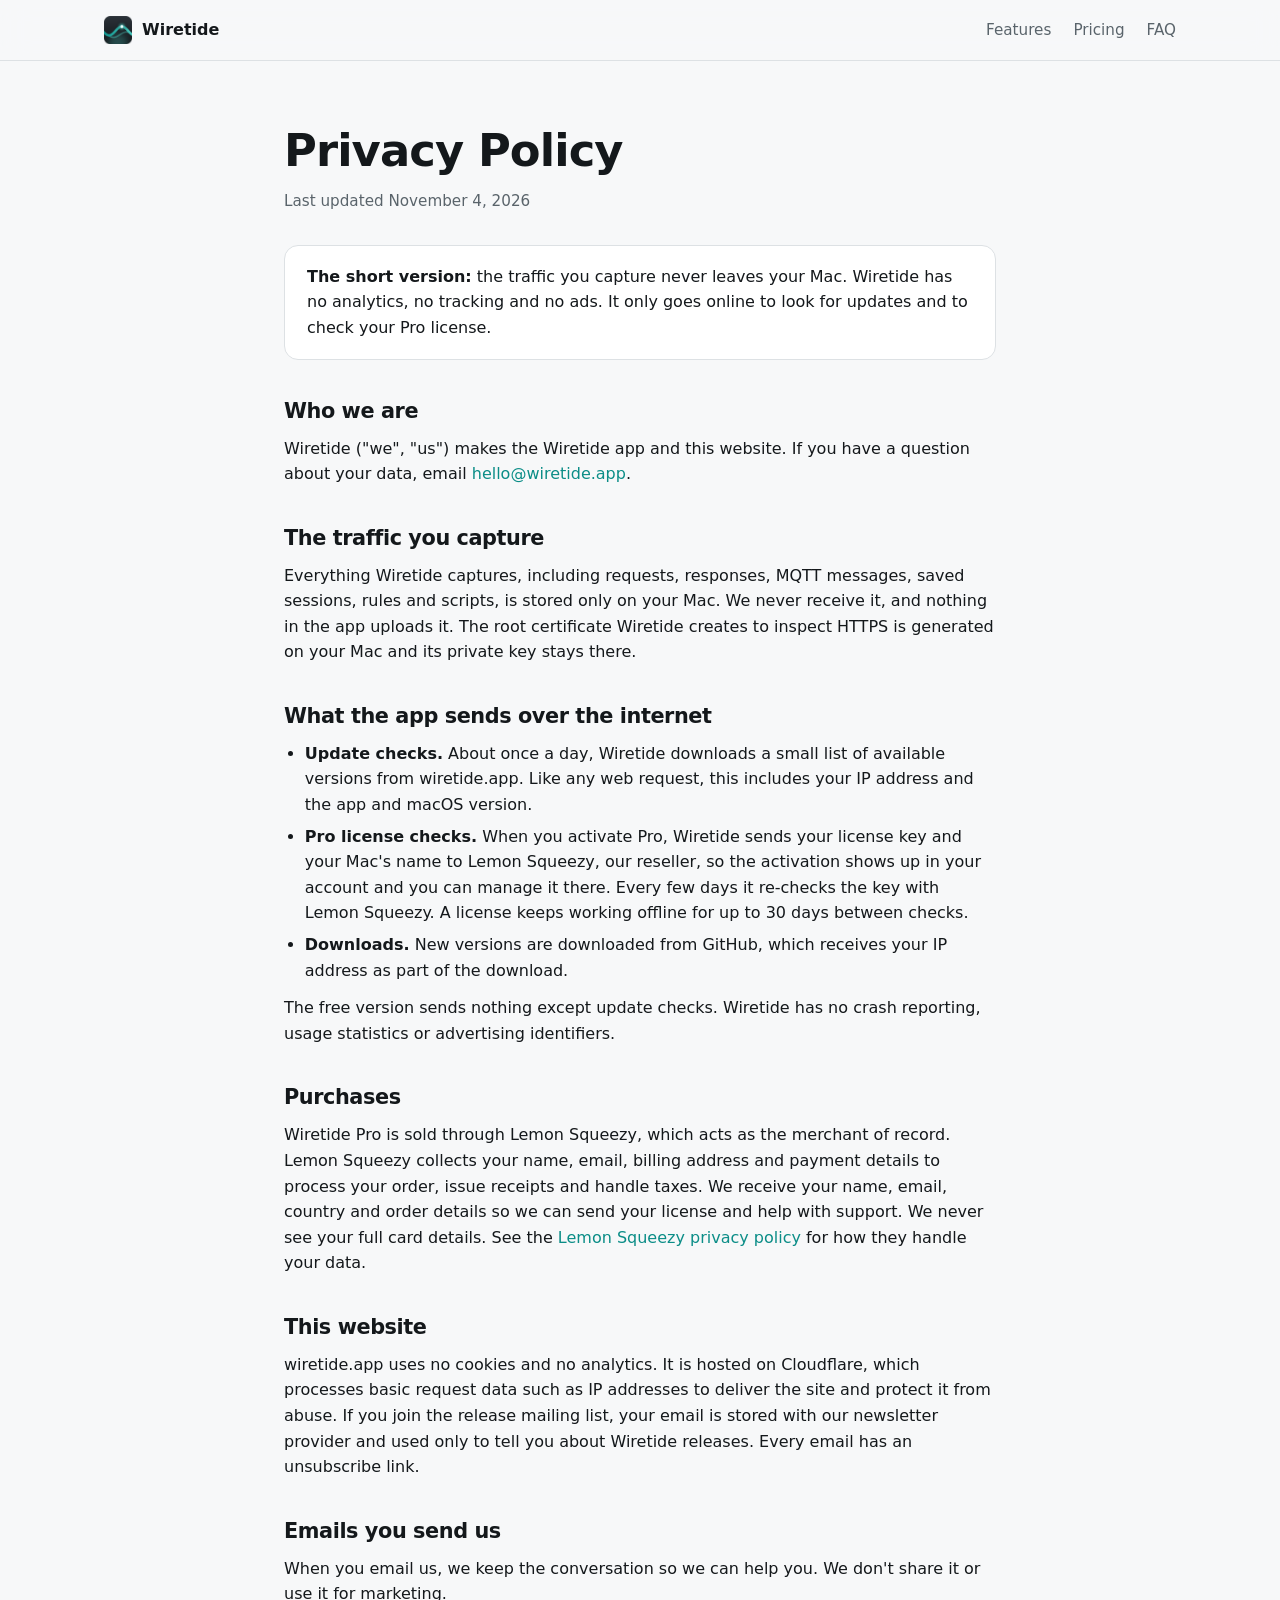
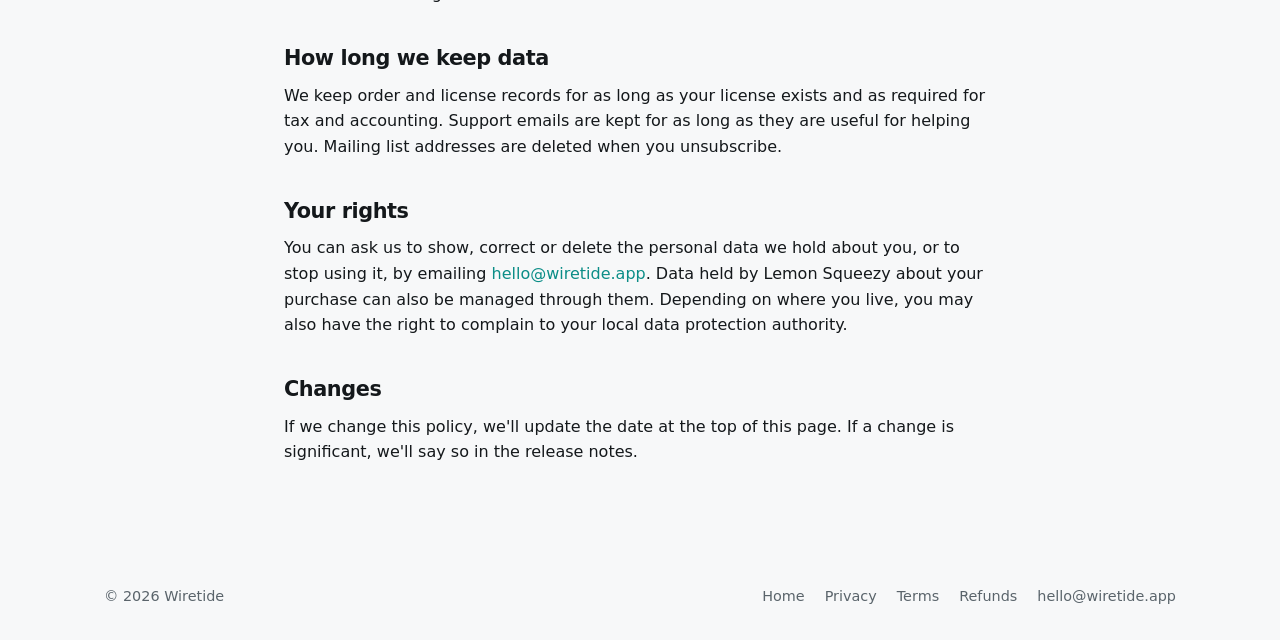
==== privacy/index.html @ 190d6713 "Site from 612d71e" ====
<!doctype html>
<html lang="en">
<head>
  <meta charset="utf-8">
  <meta name="viewport" content="width=device-width, initial-scale=1">
  <title>Privacy Policy · Wiretide</title>
  <meta name="description" content="How Wiretide handles your data: captured traffic stays on your Mac, with no analytics or tracking.">
  <link rel="canonical" href="https://wiretide.app/privacy/">
  <meta name="color-scheme" content="dark light">
  <meta name="theme-color" content="#111417" media="(prefers-color-scheme: dark)">
  <meta name="theme-color" content="#f7f8f9" media="(prefers-color-scheme: light)">
  <link rel="icon" href="/images/favicon-32.png" type="image/png" sizes="32x32">
  <link rel="apple-touch-icon" href="/images/apple-touch-icon.png">
  <link rel="stylesheet" href="/styles.css">
</head>
<body>
  <header class="nav">
    <div class="wrap nav-inner">
      <a class="brand" href="/" aria-label="Wiretide home">
        <img src="/images/icon-64.png" alt="" width="28" height="28">
        <span>Wiretide</span>
      </a>
      <nav class="nav-links" aria-label="Sections">
        <a href="/#features">Features</a>
        <a href="/#pricing">Pricing</a>
        <a href="/#faq">FAQ</a>
      </nav>
    </div>
  </header>

  <main class="legal">
    <div class="wrap narrow">
      <h1>Privacy Policy</h1>
      <p class="updated">Last updated November 4, 2026</p>
      <div class="summary">
        <p><strong>The short version:</strong> the traffic you capture never leaves your Mac. Wiretide has no analytics, no tracking and no ads. It only goes online to look for updates and to check your Pro license.</p>
      </div>

      <h2>Who we are</h2>
      <p>Wiretide ("we", "us") makes the Wiretide app and this website. If you have a question about your data, email <a href="mailto:hello@wiretide.app">hello@wiretide.app</a>.</p>

      <h2>The traffic you capture</h2>
      <p>Everything Wiretide captures, including requests, responses, MQTT messages, saved sessions, rules and scripts, is stored only on your Mac. We never receive it, and nothing in the app uploads it. The root certificate Wiretide creates to inspect HTTPS is generated on your Mac and its private key stays there.</p>

      <h2>What the app sends over the internet</h2>
      <ul>
        <li><strong>Update checks.</strong> About once a day, Wiretide downloads a small list of available versions from wiretide.app. Like any web request, this includes your IP address and the app and macOS version.</li>
        <li><strong>Pro license checks.</strong> When you activate Pro, Wiretide sends your license key and your Mac's name to Lemon Squeezy, our reseller, so the activation shows up in your account and you can manage it there. Every few days it re-checks the key with Lemon Squeezy. A license keeps working offline for up to 30 days between checks.</li>
        <li><strong>Downloads.</strong> New versions are downloaded from GitHub, which receives your IP address as part of the download.</li>
      </ul>
      <p>The free version sends nothing except update checks. Wiretide has no crash reporting, usage statistics or advertising identifiers.</p>

      <h2>Purchases</h2>
      <p>Wiretide Pro is sold through Lemon Squeezy, which acts as the merchant of record. Lemon Squeezy collects your name, email, billing address and payment details to process your order, issue receipts and handle taxes. We receive your name, email, country and order details so we can send your license and help with support. We never see your full card details. See the <a href="https://www.lemonsqueezy.com/privacy">Lemon Squeezy privacy policy</a> for how they handle your data.</p>

      <h2>This website</h2>
      <p>wiretide.app uses no cookies and no analytics. It is hosted on Cloudflare, which processes basic request data such as IP addresses to deliver the site and protect it from abuse. If you join the release mailing list, your email is stored with our newsletter provider and used only to tell you about Wiretide releases. Every email has an unsubscribe link.</p>

      <h2>Emails you send us</h2>
      <p>When you email us, we keep the conversation so we can help you. We don't share it or use it for marketing.</p>

      <h2>How long we keep data</h2>
      <p>We keep order and license records for as long as your license exists and as required for tax and accounting. Support emails are kept for as long as they are useful for helping you. Mailing list addresses are deleted when you unsubscribe.</p>

      <h2>Your rights</h2>
      <p>You can ask us to show, correct or delete the personal data we hold about you, or to stop using it, by emailing <a href="mailto:hello@wiretide.app">hello@wiretide.app</a>. Data held by Lemon Squeezy about your purchase can also be managed through them. Depending on where you live, you may also have the right to complain to your local data protection authority.</p>

      <h2>Changes</h2>
      <p>If we change this policy, we'll update the date at the top of this page. If a change is significant, we'll say so in the release notes.</p>
    </div>
  </main>

  <footer class="footer">
    <div class="wrap footer-inner">
      <p>© 2026 Wiretide</p>
      <nav aria-label="Footer">
        <a href="/">Home</a>
        <a href="/privacy/">Privacy</a>
        <a href="/terms/">Terms</a>
        <a href="/refunds/">Refunds</a>
        <a href="mailto:hello@wiretide.app">hello@wiretide.app</a>
      </nav>
    </div>
  </footer>
</body>
</html>
---- styles.css ----
:root {
  /* Graphite and tide teal, the same palette as the app. Dark first. */
  --bg: #111417;
  --bg-alt: #15181c;
  --surface: #1b1f24;
  --text: #e9edef;
  --muted: #9aa5ac;
  --border: #272c33;
  --accent: #4fd1c5;
  --accent-strong: #74ddd3;
  --accent-text: #06201e;
  --http: #6cb4ff;
  --ws: #5fd6e8;
  --mqtt: #b893ff;
  --tls: #f5b74a;
  --ok: #4cd995;
  --glow: rgba(79, 209, 197, 0.16);
  --shadow: 0 30px 70px -20px rgba(0, 0, 0, 0.7), 0 0 0 1px rgba(255, 255, 255, 0.07);
  --check: url("data:image/svg+xml,%3Csvg xmlns='http://www.w3.org/2000/svg' viewBox='0 0 24 24'%3E%3Cpath fill='%234fd1c5' d='M9.5 16.2 5.3 12l-1.4 1.4 5.6 5.6L20.1 8.4 18.7 7z'/%3E%3C/svg%3E");
  --radius: 14px;
  --mono: ui-monospace, "SF Mono", SFMono-Regular, Menlo, Consolas, monospace;
  --sans: -apple-system, BlinkMacSystemFont, "SF Pro Text", "Inter", "Segoe UI", system-ui, sans-serif;
  color-scheme: dark;
}

@media (prefers-color-scheme: light) {
  :root {
    --bg: #f7f8f9;
    --bg-alt: #eef0f2;
    --surface: #ffffff;
    --text: #14181b;
    --muted: #5a646b;
    --border: #dde1e4;
    --accent: #0b8d87;
    --accent-strong: #08746f;
    --accent-text: #ffffff;
    --http: #1f6fd6;
    --ws: #0f8ea0;
    --mqtt: #7a4fd6;
    --tls: #b7720b;
    --ok: #12935a;
    --glow: rgba(11, 141, 135, 0.14);
    --shadow: 0 30px 60px -20px rgba(20, 30, 35, 0.28), 0 0 0 1px rgba(20, 30, 35, 0.08);
    --check: url("data:image/svg+xml,%3Csvg xmlns='http://www.w3.org/2000/svg' viewBox='0 0 24 24'%3E%3Cpath fill='%230b8d87' d='M9.5 16.2 5.3 12l-1.4 1.4 5.6 5.6L20.1 8.4 18.7 7z'/%3E%3C/svg%3E");
    color-scheme: light;
  }
}

* { box-sizing: border-box; }
html { scroll-behavior: smooth; scroll-padding-top: 72px; -webkit-text-size-adjust: 100%; }
body {
  margin: 0;
  background: var(--bg);
  color: var(--text);
  font: 16px/1.6 var(--sans);
  -webkit-font-smoothing: antialiased;
}
img { max-width: 100%; height: auto; display: block; }
a { color: var(--accent); text-decoration: none; }
a:hover { text-decoration: underline; }
kbd { font: 600 0.85em var(--sans); background: var(--surface); border: 1px solid var(--border); border-bottom-width: 2px; border-radius: 5px; padding: 0.05em 0.4em; color: var(--text); white-space: nowrap; }
code { font-family: var(--mono); font-size: 0.88em; background: var(--bg-alt); border: 1px solid var(--border); border-radius: 6px; padding: 0.1em 0.35em; }
h1, h2, h3 { line-height: 1.15; letter-spacing: -0.02em; margin: 0; }
h1 { font-size: clamp(2.2rem, 5.5vw, 4rem); font-weight: 750; }
h1 em { font-style: normal; color: var(--accent); }
h2 { font-size: clamp(1.7rem, 3.4vw, 2.5rem); font-weight: 700; max-width: 22ch; }
h3 { font-size: 1.1rem; font-weight: 650; }
:focus-visible { outline: 2px solid var(--accent); outline-offset: 3px; border-radius: 6px; }

.wrap { width: 100%; max-width: 1120px; margin: 0 auto; padding: 0 24px; }
.narrow { max-width: 760px; }
.center { text-align: center; }
.center h2, .center .sub { margin-left: auto; margin-right: auto; }
.sr-only { position: absolute; width: 1px; height: 1px; overflow: hidden; clip: rect(0 0 0 0); white-space: nowrap; }

/* Nav */
.nav {
  position: sticky; top: 0; z-index: 10;
  background: color-mix(in srgb, var(--bg) 82%, transparent);
  backdrop-filter: saturate(1.6) blur(14px);
  -webkit-backdrop-filter: saturate(1.6) blur(14px);
  border-bottom: 1px solid var(--border);
}
.nav-inner { display: flex; align-items: center; gap: 24px; height: 60px; }
.brand { display: flex; align-items: center; gap: 10px; color: var(--text); font-weight: 650; }
.brand:hover { text-decoration: none; }
.nav-links { display: flex; gap: 22px; margin-left: auto; }
.nav-links a { color: var(--muted); font-size: 0.95rem; }
.nav-links a:hover { color: var(--text); text-decoration: none; }

/* Buttons */
.btn {
  display: inline-flex; align-items: center; justify-content: center; gap: 8px;
  padding: 12px 20px; border-radius: 10px; border: 1px solid transparent;
  font: 600 1rem/1 var(--sans); cursor: pointer; white-space: nowrap;
  transition: transform 0.12s ease, background 0.12s ease, border-color 0.12s ease;
}
.btn:hover { text-decoration: none; transform: translateY(-1px); }
.btn:active { transform: none; }
.btn-primary { background: var(--accent); color: var(--accent-text); }
.btn-primary:hover { background: var(--accent-strong); }
.btn-ghost { background: var(--surface); color: var(--text); border-color: var(--border); }
.btn-ghost:hover { border-color: var(--muted); }
.btn-small { padding: 8px 14px; font-size: 0.9rem; background: var(--accent); color: var(--accent-text); }
.btn-block { width: 100%; }
.btn[disabled] { opacity: 0.6; cursor: default; transform: none; }

/* Hero */
.hero {
  padding: 72px 0 40px; text-align: center; overflow: hidden;
  background:
    radial-gradient(60% 50% at 50% 0%, var(--glow), transparent 70%),
    var(--bg);
}
.hero h1 { max-width: 28ch; margin: 18px auto 0; }
.lede { font-size: clamp(1.05rem, 1.8vw, 1.25rem); color: var(--muted); max-width: 52ch; margin: 20px auto 0; }
.pill {
  display: inline-flex; align-items: center; gap: 8px; margin: 0;
  padding: 6px 14px; border-radius: 999px; font-size: 0.85rem; font-weight: 600;
  background: var(--surface); border: 1px solid var(--border); color: var(--muted);
}
.dot { width: 8px; height: 8px; border-radius: 50%; background: var(--accent); box-shadow: 0 0 0 3px color-mix(in srgb, var(--accent) 25%, transparent); }
.cta-row { display: flex; flex-wrap: wrap; justify-content: center; gap: 12px; margin-top: 32px; }
.fine { font-size: 0.85rem; color: var(--muted); margin: 14px 0 0; }

.window {
  margin: 0; border-radius: 12px; overflow: hidden; background: var(--surface);
  box-shadow: var(--shadow);
}
.hero-shot { margin: 52px auto 0; max-width: 1040px; }

.protocols {
  list-style: none; padding: 0; margin: 36px auto 0;
  display: flex; flex-wrap: wrap; justify-content: center; gap: 10px 26px;
  color: var(--muted); font-size: 0.95rem;
}
.protocols li { display: flex; align-items: center; gap: 8px; }
.tag {
  font: 600 0.68rem/1 var(--mono); letter-spacing: 0.02em; text-transform: uppercase;
  padding: 4px 6px; border-radius: 5px;
}
.tag-http { color: var(--http); background: color-mix(in srgb, var(--http) 14%, transparent); }
.tag-ws { color: var(--ws); background: color-mix(in srgb, var(--ws) 14%, transparent); }
.tag-mqtt { color: var(--mqtt); background: color-mix(in srgb, var(--mqtt) 14%, transparent); }
.tag-tls { color: var(--tls); background: color-mix(in srgb, var(--tls) 14%, transparent); }

/* Sections */
.section { padding: 96px 0; }
.section-alt { background: var(--bg-alt); border-top: 1px solid var(--border); border-bottom: 1px solid var(--border); }
.eyebrow { margin: 0 0 12px; font: 600 0.8rem/1 var(--mono); text-transform: uppercase; letter-spacing: 0.08em; color: var(--accent); }
.eyebrow-mqtt { color: var(--mqtt); }
.sub { color: var(--muted); font-size: 1.1rem; max-width: 60ch; margin: 16px 0 0; }

.grid { display: grid; gap: 20px; margin-top: 48px; }
.features { grid-template-columns: repeat(4, 1fr); }
@media (max-width: 1100px) { .features { grid-template-columns: repeat(2, 1fr); } }
.card {
  background: var(--surface); border: 1px solid var(--border); border-radius: var(--radius);
  padding: 26px;
}
.card p { color: var(--muted); margin: 8px 0 0; }
.icon { width: 40px; height: 40px; border-radius: 10px; display: grid; place-items: center; margin-bottom: 18px; }
.icon svg { width: 22px; height: 22px; fill: currentColor; }
.i-http { color: var(--http); background: color-mix(in srgb, var(--http) 13%, transparent); }
.i-mqtt { color: var(--mqtt); background: color-mix(in srgb, var(--mqtt) 13%, transparent); }
.i-ws { color: var(--ws); background: color-mix(in srgb, var(--ws) 13%, transparent); }
.i-search { color: var(--accent); background: color-mix(in srgb, var(--accent) 13%, transparent); }
.i-warn { color: var(--tls); background: color-mix(in srgb, var(--tls) 13%, transparent); }
.i-export { color: var(--ok); background: color-mix(in srgb, var(--ok) 13%, transparent); }

/* MQTT split */
.split { display: grid; grid-template-columns: 1fr 1.15fr; gap: 56px; align-items: center; }
.split-copy p:not(.eyebrow) { color: var(--muted); font-size: 1.05rem; }
.split-copy h2 { margin-bottom: 8px; }
.split-media { position: relative; padding-bottom: 60px; }
.window-offset { position: absolute; width: 72%; right: -24px; bottom: 0; }

.checks { list-style: none; padding: 0; margin: 24px 0 0; display: grid; gap: 14px; }
.checks li { position: relative; padding-left: 30px; color: var(--muted); }
.checks li strong { color: var(--text); font-weight: 600; }
.checks li::before {
  content: ""; position: absolute; left: 0; top: 0.3em; width: 18px; height: 18px; border-radius: 50%;
  background: color-mix(in srgb, var(--accent) 16%, transparent)
    var(--check) center / 12px no-repeat;
}

/* Gallery */
.gallery { display: grid; grid-template-columns: repeat(3, 1fr); gap: 20px; margin-top: 48px; }
.shot { margin: 0; }
.shot img { border-radius: 10px; box-shadow: var(--shadow); }
.shot figcaption { color: var(--muted); font-size: 0.92rem; margin-top: 14px; }

/* Pro tools */
.pro-list { display: grid; gap: 96px; margin-top: 64px; }
.pro-item { display: grid; grid-template-columns: minmax(280px, 0.7fr) 1.6fr; gap: 56px; align-items: center; }
#pro .wrap { max-width: 1280px; }
.pro-item:nth-child(even) { grid-template-columns: 1.6fr minmax(280px, 0.7fr); }
.pro-item:nth-child(even) .pro-copy { order: 2; }
.pro-copy h3 { font-size: clamp(1.4rem, 2.4vw, 1.75rem); font-weight: 700; margin-top: 4px; }
.pro-copy p { color: var(--muted); font-size: 1.05rem; margin: 14px 0 0; }
.pro-copy .checks { margin-top: 20px; gap: 10px; }
.pro-tag {
  display: inline-block; font: 600 0.68rem/1 var(--mono); letter-spacing: 0.06em; text-transform: uppercase;
  color: var(--accent); background: color-mix(in srgb, var(--accent) 14%, transparent);
  padding: 5px 8px; border-radius: 6px;
}
.pro-media { position: relative; }
.pro-media .window-offset { width: 52%; right: -24px; bottom: -8px; }
.pro-media.has-offset { padding-bottom: 96px; }

/* Pricing */
.pricing { grid-template-columns: repeat(2, minmax(0, 400px)); justify-content: center; }
.plan {
  position: relative; display: flex; flex-direction: column;
  background: var(--surface); border: 1px solid var(--border); border-radius: 18px; padding: 32px;
}
.plan .checks { margin-bottom: 28px; flex: 1; align-content: start; }
.plan-pro { border: 2px solid var(--accent); box-shadow: 0 24px 60px -24px var(--glow); }
.badge {
  position: absolute; top: -13px; left: 32px; margin: 0;
  background: var(--accent); color: var(--accent-text);
  font-size: 0.78rem; font-weight: 650; padding: 4px 12px; border-radius: 999px;
}
.price { margin: 16px 0 4px; display: flex; align-items: baseline; gap: 8px; }
.amount { font-size: 3rem; font-weight: 750; letter-spacing: -0.03em; line-height: 1; }
.per { color: var(--muted); }
.plan-note { color: var(--muted); margin: 0; }
.pricing + .fine { margin-top: 24px; }

/* FAQ */
details { border-bottom: 1px solid var(--border); padding: 18px 0; }
details:first-of-type { margin-top: 32px; border-top: 1px solid var(--border); }
summary { cursor: pointer; font-weight: 600; font-size: 1.05rem; list-style: none; display: flex; justify-content: space-between; gap: 16px; }
summary::-webkit-details-marker { display: none; }
summary::after { content: "+"; color: var(--muted); font-weight: 400; font-size: 1.3rem; line-height: 1; }
details[open] summary::after { content: "–"; }
details p { color: var(--muted); margin: 12px 0 0; }

/* Waitlist / download */
.cta { background: radial-gradient(70% 80% at 50% 100%, var(--glow), transparent 70%), var(--bg-alt); border-top: 1px solid var(--border); }
.waitlist { display: flex; flex-wrap: wrap; justify-content: center; gap: 10px; margin: 32px auto 0; max-width: 520px; }
[hidden] { display: none !important; }
.waitlist input {
  flex: 1 1 240px; min-width: 0; padding: 12px 14px; border-radius: 10px;
  border: 1px solid var(--border); background: var(--surface); color: var(--text); font: 1rem var(--sans);
}
.waitlist input:focus { outline: 2px solid var(--accent); outline-offset: 1px; }
.form-status { flex-basis: 100%; min-height: 1.4em; margin: 4px 0 0; color: var(--muted); font-size: 0.92rem; }
.waitlist-fallback { margin-top: 32px; }
.download { margin-top: 48px; padding-top: 40px; border-top: 1px solid var(--border); }

/* Footer */
.footer { padding: 32px 0; color: var(--muted); font-size: 0.9rem; }
.footer-inner { display: flex; flex-wrap: wrap; justify-content: space-between; gap: 12px; }
.footer p { margin: 0; }
.footer nav { display: flex; flex-wrap: wrap; gap: 10px 20px; }
.footer a { color: var(--muted); }
.footer a:hover { color: var(--text); }

@media (max-width: 900px) {
  .features { grid-template-columns: repeat(2, 1fr); }
  .split { grid-template-columns: 1fr; gap: 40px; }
  .window-offset { right: 0; }
  .gallery { grid-template-columns: 1fr; max-width: 560px; }
  .pro-list { gap: 72px; }
  .pro-item, .pro-item:nth-child(even) { grid-template-columns: 1fr; gap: 32px; }
  .pro-item:nth-child(even) .pro-copy { order: 0; }
  .pro-media .window-offset { right: 0; }
}

@media (max-width: 640px) {
  .wrap { padding: 0 16px; }
  .nav-links { display: none; }
  .nav-inner .btn-small { margin-left: auto; }
  .hero { padding-top: 48px; }
  .section { padding: 72px 0; }
  .features, .pricing { grid-template-columns: 1fr; }
  .hero-shot { margin-top: 40px; }
  .cta-row .btn { width: 100%; }
  .plan { padding: 26px 22px; }
  .window-offset { display: none; }
  .split-media, .pro-media.has-offset { padding-bottom: 0; }
}

@media (prefers-reduced-motion: reduce) {
  html { scroll-behavior: auto; }
  .btn { transition: none; }
}
.waitlist-fallback[hidden] + .download { border-top: 0; margin-top: 24px; padding-top: 0; }

/* Legal pages (privacy, terms, refunds) */
.legal { padding: 64px 0 88px; }
.legal h1 { font-size: clamp(2rem, 4.5vw, 2.8rem); }
.legal .updated { color: var(--muted); margin: 12px 0 0; font-size: 0.95rem; }
.legal .summary { margin: 32px 0 0; padding: 18px 22px; background: var(--surface); border: 1px solid var(--border); border-radius: var(--radius); }
.legal .summary p { margin: 0; }
.legal h2 { font-size: 1.3rem; max-width: none; margin: 40px 0 0; }
.legal p, .legal ul { margin: 12px 0 0; }
.legal ul { padding-left: 1.3em; }
.legal li + li { margin-top: 6px; }
.legal strong { font-weight: 650; }
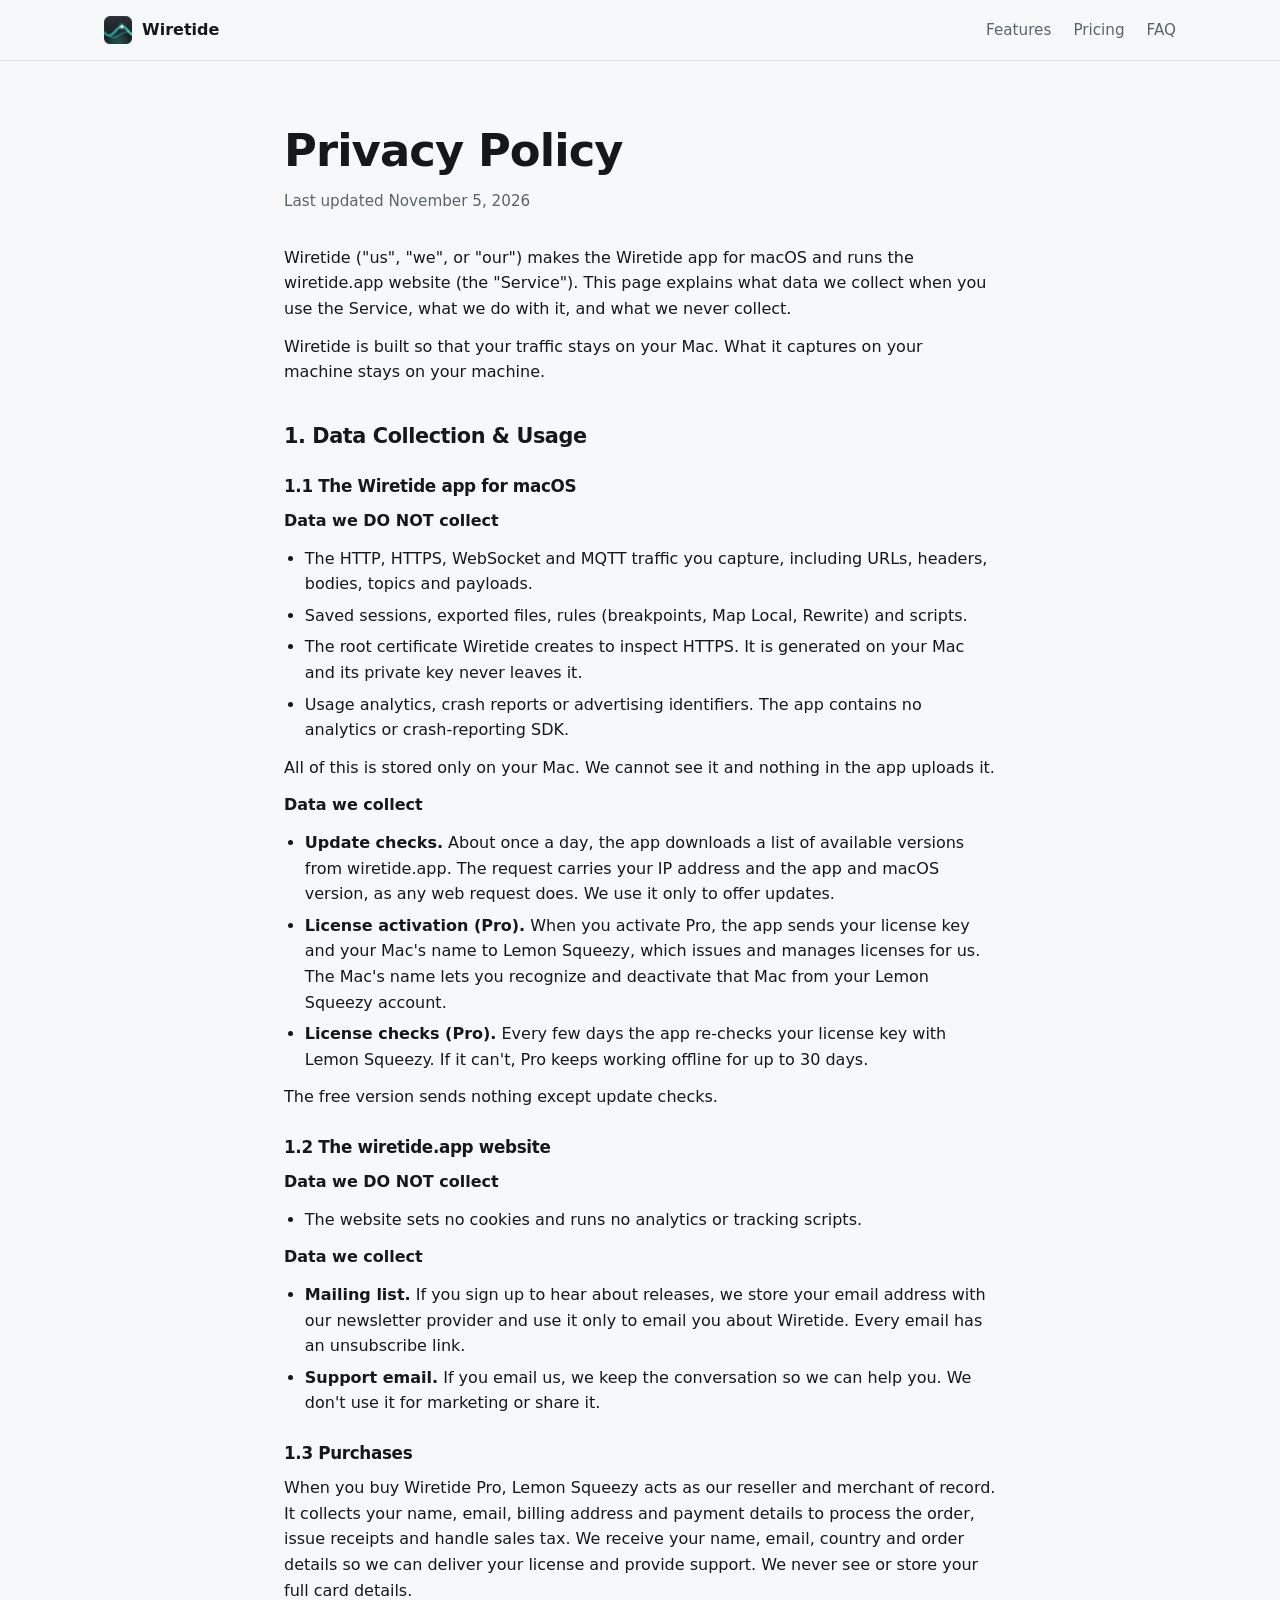
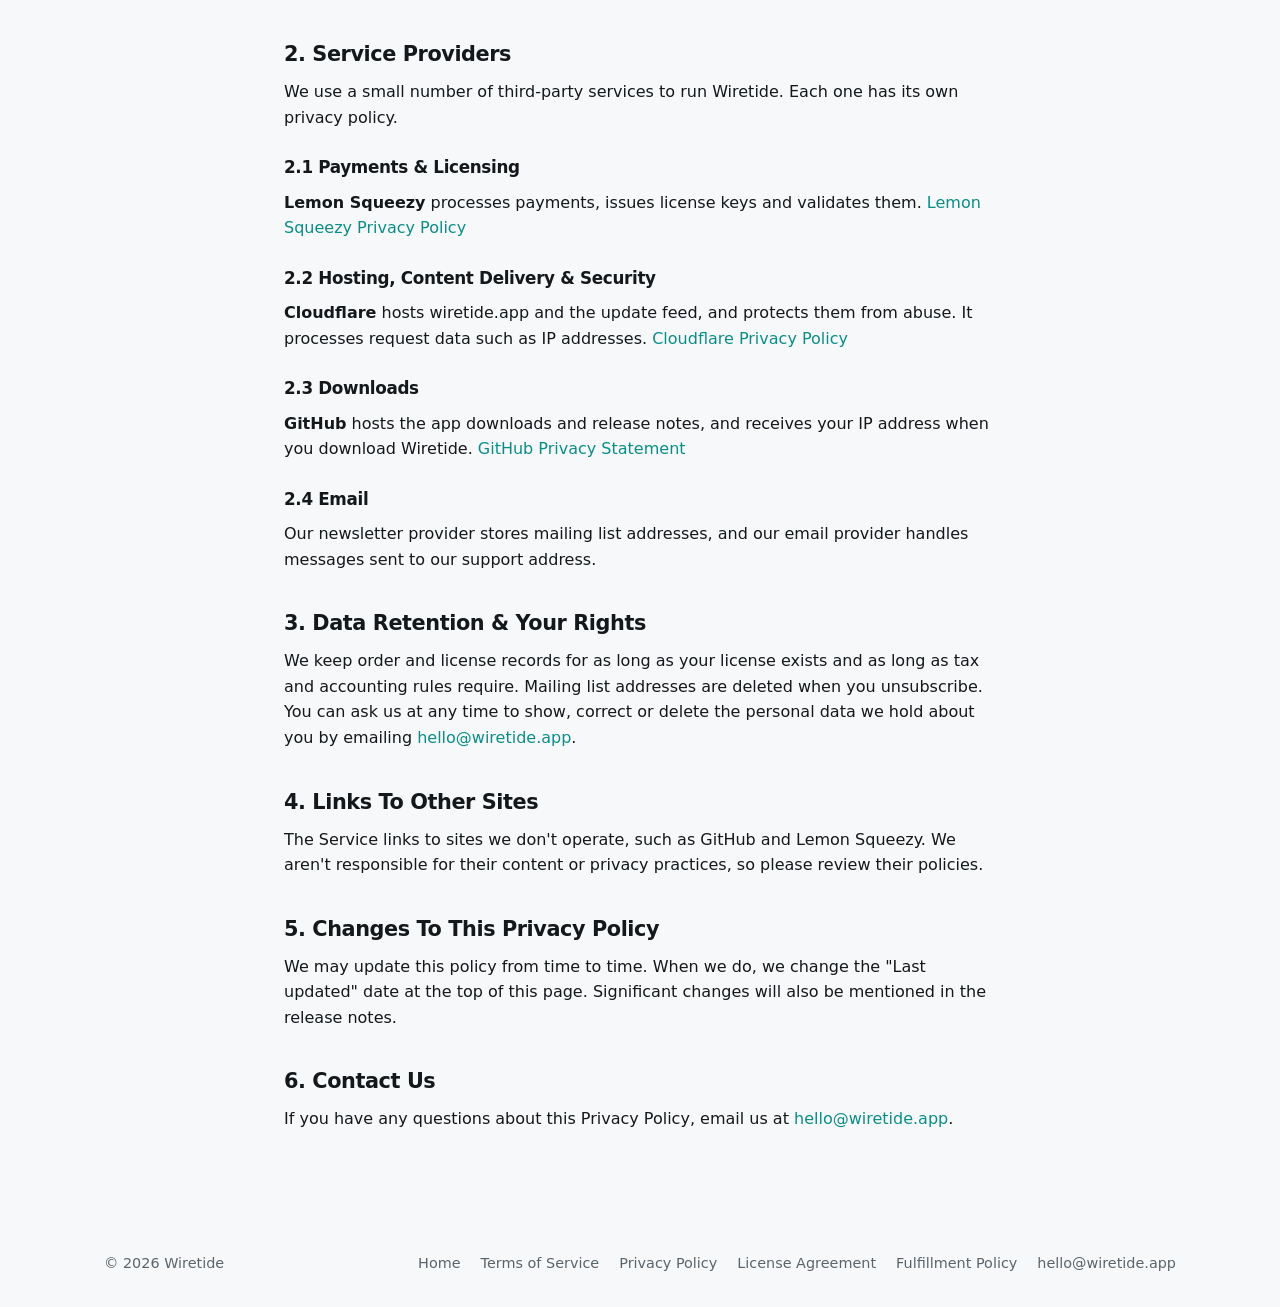
==== commit 0006b8df: "Site from abdee5a" ====
--- a/privacy/index.html
+++ b/privacy/index.html
@@ -4,7 +4,7 @@
   <meta charset="utf-8">
   <meta name="viewport" content="width=device-width, initial-scale=1">
   <title>Privacy Policy · Wiretide</title>
-  <meta name="description" content="How Wiretide handles your data: captured traffic stays on your Mac, with no analytics or tracking.">
+  <meta name="description" content="What Wiretide collects and what it never collects: captured traffic stays on your Mac.">
   <link rel="canonical" href="https://wiretide.app/privacy/">
   <meta name="color-scheme" content="dark light">
   <meta name="theme-color" content="#111417" media="(prefers-color-scheme: dark)">
@@ -31,42 +31,70 @@
   <main class="legal">
     <div class="wrap narrow">
       <h1>Privacy Policy</h1>
-      <p class="updated">Last updated November 4, 2026</p>
-      <div class="summary">
-        <p><strong>The short version:</strong> the traffic you capture never leaves your Mac. Wiretide has no analytics, no tracking and no ads. It only goes online to look for updates and to check your Pro license.</p>
-      </div>
+      <p class="updated">Last updated November 5, 2026</p>
+      <p>Wiretide ("us", "we", or "our") makes the Wiretide app for macOS and runs the wiretide.app website (the "Service"). This page explains what data we collect when you use the Service, what we do with it, and what we never collect.</p>
+      <p>Wiretide is built so that your traffic stays on your Mac. What it captures on your machine stays on your machine.</p>
 
-      <h2>Who we are</h2>
-      <p>Wiretide ("we", "us") makes the Wiretide app and this website. If you have a question about your data, email <a href="mailto:hello@wiretide.app">hello@wiretide.app</a>.</p>
+      <h2>1. Data Collection &amp; Usage</h2>
 
-      <h2>The traffic you capture</h2>
-      <p>Everything Wiretide captures, including requests, responses, MQTT messages, saved sessions, rules and scripts, is stored only on your Mac. We never receive it, and nothing in the app uploads it. The root certificate Wiretide creates to inspect HTTPS is generated on your Mac and its private key stays there.</p>
+      <h3>1.1 The Wiretide app for macOS</h3>
+      <p><strong>Data we DO NOT collect</strong></p>
+      <ul>
+        <li>The HTTP, HTTPS, WebSocket and MQTT traffic you capture, including URLs, headers, bodies, topics and payloads.</li>
+        <li>Saved sessions, exported files, rules (breakpoints, Map Local, Rewrite) and scripts.</li>
+        <li>The root certificate Wiretide creates to inspect HTTPS. It is generated on your Mac and its private key never leaves it.</li>
+        <li>Usage analytics, crash reports or advertising identifiers. The app contains no analytics or crash-reporting SDK.</li>
+      </ul>
+      <p>All of this is stored only on your Mac. We cannot see it and nothing in the app uploads it.</p>
 
-      <h2>What the app sends over the internet</h2>
+      <p><strong>Data we collect</strong></p>
       <ul>
-        <li><strong>Update checks.</strong> About once a day, Wiretide downloads a small list of available versions from wiretide.app. Like any web request, this includes your IP address and the app and macOS version.</li>
-        <li><strong>Pro license checks.</strong> When you activate Pro, Wiretide sends your license key and your Mac's name to Lemon Squeezy, our reseller, so the activation shows up in your account and you can manage it there. Every few days it re-checks the key with Lemon Squeezy. A license keeps working offline for up to 30 days between checks.</li>
-        <li><strong>Downloads.</strong> New versions are downloaded from GitHub, which receives your IP address as part of the download.</li>
+        <li><strong>Update checks.</strong> About once a day, the app downloads a list of available versions from wiretide.app. The request carries your IP address and the app and macOS version, as any web request does. We use it only to offer updates.</li>
+        <li><strong>License activation (Pro).</strong> When you activate Pro, the app sends your license key and your Mac's name to Lemon Squeezy, which issues and manages licenses for us. The Mac's name lets you recognize and deactivate that Mac from your Lemon Squeezy account.</li>
+        <li><strong>License checks (Pro).</strong> Every few days the app re-checks your license key with Lemon Squeezy. If it can't, Pro keeps working offline for up to 30 days.</li>
       </ul>
-      <p>The free version sends nothing except update checks. Wiretide has no crash reporting, usage statistics or advertising identifiers.</p>
+      <p>The free version sends nothing except update checks.</p>
 
-      <h2>Purchases</h2>
-      <p>Wiretide Pro is sold through Lemon Squeezy, which acts as the merchant of record. Lemon Squeezy collects your name, email, billing address and payment details to process your order, issue receipts and handle taxes. We receive your name, email, country and order details so we can send your license and help with support. We never see your full card details. See the <a href="https://www.lemonsqueezy.com/privacy">Lemon Squeezy privacy policy</a> for how they handle your data.</p>
+      <h3>1.2 The wiretide.app website</h3>
+      <p><strong>Data we DO NOT collect</strong></p>
+      <ul>
+        <li>The website sets no cookies and runs no analytics or tracking scripts.</li>
+      </ul>
+      <p><strong>Data we collect</strong></p>
+      <ul>
+        <li><strong>Mailing list.</strong> If you sign up to hear about releases, we store your email address with our newsletter provider and use it only to email you about Wiretide. Every email has an unsubscribe link.</li>
+        <li><strong>Support email.</strong> If you email us, we keep the conversation so we can help you. We don't use it for marketing or share it.</li>
+      </ul>
 
-      <h2>This website</h2>
-      <p>wiretide.app uses no cookies and no analytics. It is hosted on Cloudflare, which processes basic request data such as IP addresses to deliver the site and protect it from abuse. If you join the release mailing list, your email is stored with our newsletter provider and used only to tell you about Wiretide releases. Every email has an unsubscribe link.</p>
+      <h3>1.3 Purchases</h3>
+      <p>When you buy Wiretide Pro, Lemon Squeezy acts as our reseller and merchant of record. It collects your name, email, billing address and payment details to process the order, issue receipts and handle sales tax. We receive your name, email, country and order details so we can deliver your license and provide support. We never see or store your full card details.</p>
 
-      <h2>Emails you send us</h2>
-      <p>When you email us, we keep the conversation so we can help you. We don't share it or use it for marketing.</p>
+      <h2>2. Service Providers</h2>
+      <p>We use a small number of third-party services to run Wiretide. Each one has its own privacy policy.</p>
 
-      <h2>How long we keep data</h2>
-      <p>We keep order and license records for as long as your license exists and as required for tax and accounting. Support emails are kept for as long as they are useful for helping you. Mailing list addresses are deleted when you unsubscribe.</p>
+      <h3>2.1 Payments &amp; Licensing</h3>
+      <p><strong>Lemon Squeezy</strong> processes payments, issues license keys and validates them. <a href="https://www.lemonsqueezy.com/privacy">Lemon Squeezy Privacy Policy</a></p>
 
-      <h2>Your rights</h2>
-      <p>You can ask us to show, correct or delete the personal data we hold about you, or to stop using it, by emailing <a href="mailto:hello@wiretide.app">hello@wiretide.app</a>. Data held by Lemon Squeezy about your purchase can also be managed through them. Depending on where you live, you may also have the right to complain to your local data protection authority.</p>
+      <h3>2.2 Hosting, Content Delivery &amp; Security</h3>
+      <p><strong>Cloudflare</strong> hosts wiretide.app and the update feed, and protects them from abuse. It processes request data such as IP addresses. <a href="https://www.cloudflare.com/privacypolicy/">Cloudflare Privacy Policy</a></p>
 
-      <h2>Changes</h2>
-      <p>If we change this policy, we'll update the date at the top of this page. If a change is significant, we'll say so in the release notes.</p>
+      <h3>2.3 Downloads</h3>
+      <p><strong>GitHub</strong> hosts the app downloads and release notes, and receives your IP address when you download Wiretide. <a href="https://docs.github.com/en/site-policy/privacy-policies/github-general-privacy-statement">GitHub Privacy Statement</a></p>
+
+      <h3>2.4 Email</h3>
+      <p>Our newsletter provider stores mailing list addresses, and our email provider handles messages sent to our support address.</p>
+
+      <h2>3. Data Retention &amp; Your Rights</h2>
+      <p>We keep order and license records for as long as your license exists and as long as tax and accounting rules require. Mailing list addresses are deleted when you unsubscribe. You can ask us at any time to show, correct or delete the personal data we hold about you by emailing <a href="mailto:hello@wiretide.app">hello@wiretide.app</a>.</p>
+
+      <h2>4. Links To Other Sites</h2>
+      <p>The Service links to sites we don't operate, such as GitHub and Lemon Squeezy. We aren't responsible for their content or privacy practices, so please review their policies.</p>
+
+      <h2>5. Changes To This Privacy Policy</h2>
+      <p>We may update this policy from time to time. When we do, we change the "Last updated" date at the top of this page. Significant changes will also be mentioned in the release notes.</p>
+
+      <h2>6. Contact Us</h2>
+      <p>If you have any questions about this Privacy Policy, email us at <a href="mailto:hello@wiretide.app">hello@wiretide.app</a>.</p>
     </div>
   </main>
 
@@ -75,9 +103,10 @@
       <p>© 2026 Wiretide</p>
       <nav aria-label="Footer">
         <a href="/">Home</a>
-        <a href="/privacy/">Privacy</a>
-        <a href="/terms/">Terms</a>
-        <a href="/refunds/">Refunds</a>
+        <a href="/terms/">Terms of Service</a>
+        <a href="/privacy/">Privacy Policy</a>
+        <a href="/eula/">License Agreement</a>
+        <a href="/fulfillment-policy/">Fulfillment Policy</a>
         <a href="mailto:hello@wiretide.app">hello@wiretide.app</a>
       </nav>
     </div>
--- a/styles.css
+++ b/styles.css
@@ -292,9 +292,9 @@
 .legal { padding: 64px 0 88px; }
 .legal h1 { font-size: clamp(2rem, 4.5vw, 2.8rem); }
 .legal .updated { color: var(--muted); margin: 12px 0 0; font-size: 0.95rem; }
-.legal .summary { margin: 32px 0 0; padding: 18px 22px; background: var(--surface); border: 1px solid var(--border); border-radius: var(--radius); }
-.legal .summary p { margin: 0; }
+.legal .updated + p { margin-top: 32px; }
 .legal h2 { font-size: 1.3rem; max-width: none; margin: 40px 0 0; }
+.legal h3 { font-size: 1.05rem; margin: 28px 0 0; }
 .legal p, .legal ul { margin: 12px 0 0; }
 .legal ul { padding-left: 1.3em; }
 .legal li + li { margin-top: 6px; }
